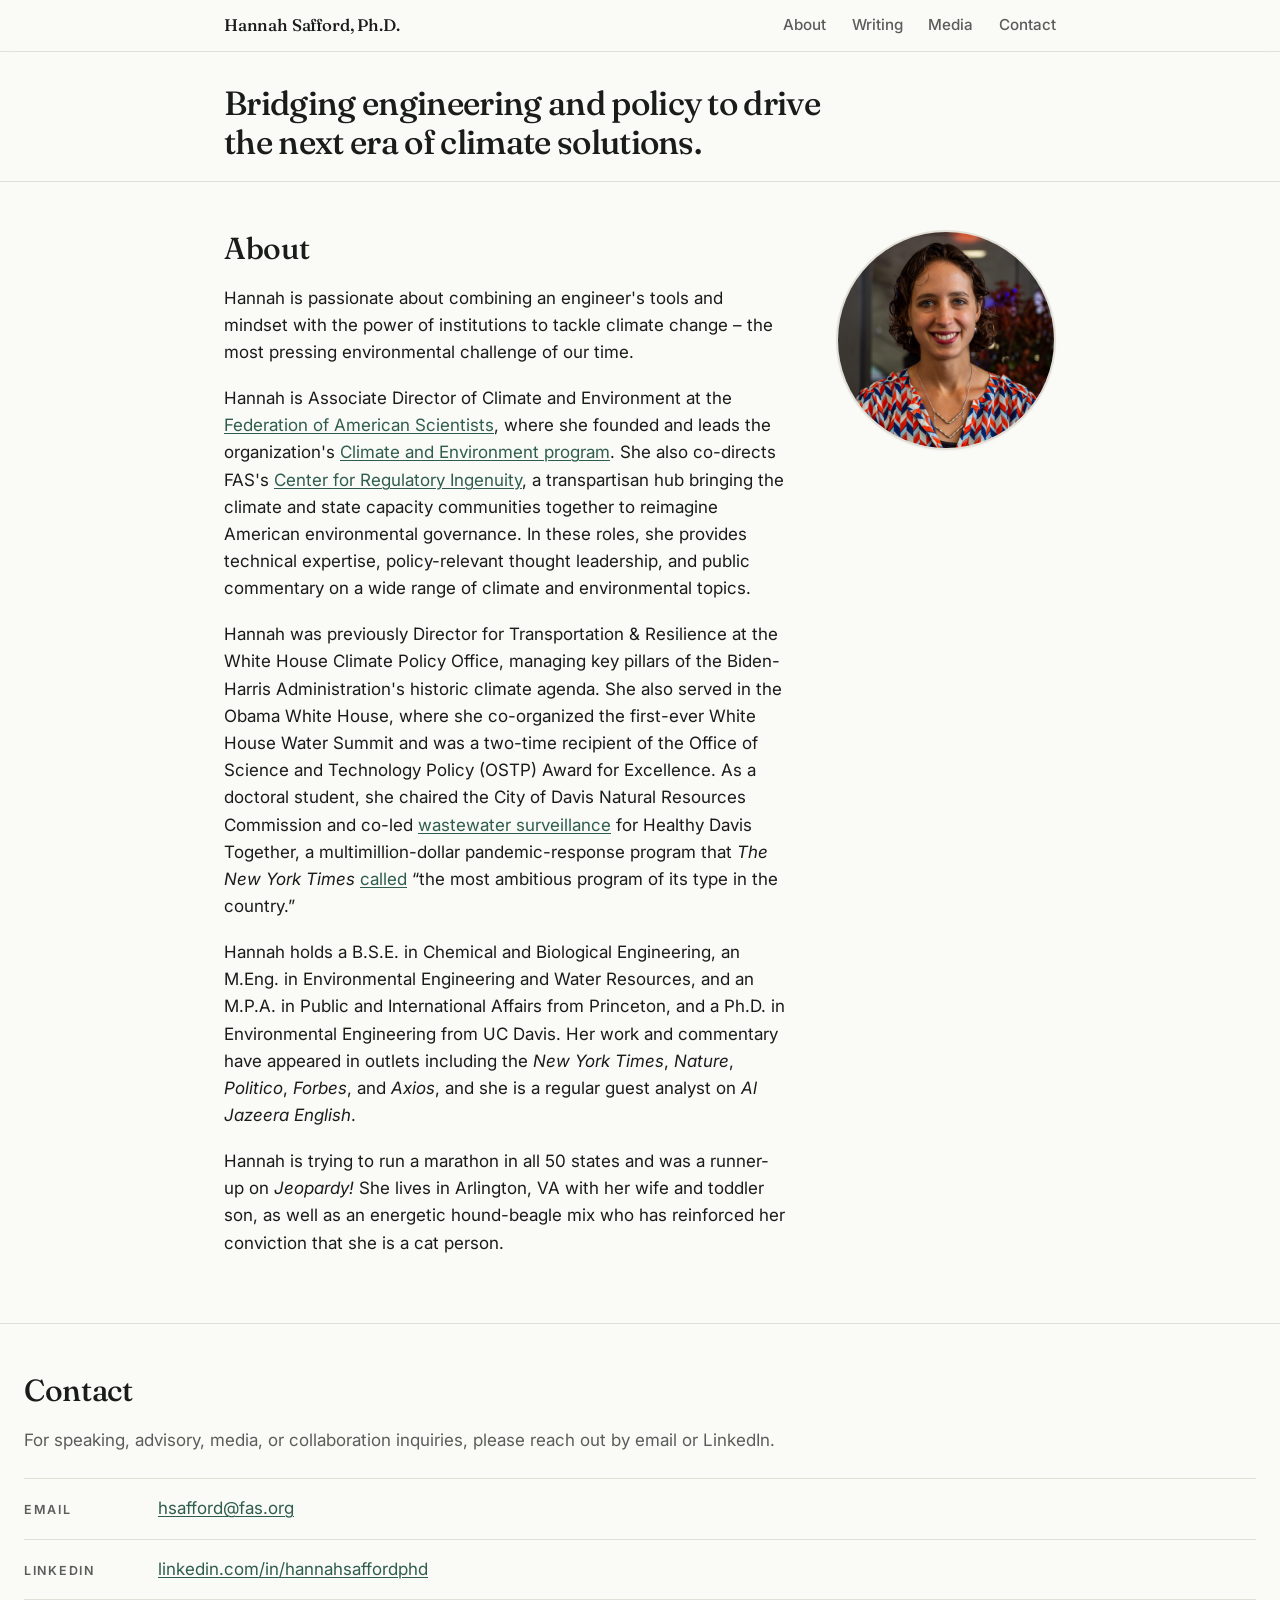
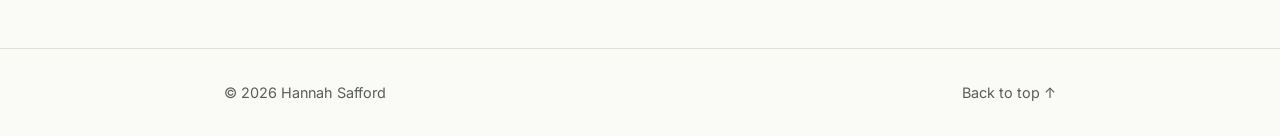
==== index.html @ 47ff1d4e "Initial commit: personal website" ====
<!DOCTYPE html>
<html lang="en">
<head>
  <meta charset="UTF-8" />
  <meta name="viewport" content="width=device-width, initial-scale=1.0" />
  <title>Hannah Safford, Ph.D. — Engineering & Policy for Climate Solutions</title>
  <meta name="description" content="Hannah Safford, Ph.D. — environmental engineer, two-time White House appointee, and climate-policy leader working at the nexus of engineering and policy to drive the next era of climate solutions." />

  <meta property="og:title" content="Hannah Safford, Ph.D." />
  <meta property="og:description" content="Working at the nexus of engineering and policy to drive the next era of climate solutions." />
  <meta property="og:type" content="website" />

  <link rel="preconnect" href="https://fonts.googleapis.com" />
  <link rel="preconnect" href="https://fonts.gstatic.com" crossorigin />
  <link href="https://fonts.googleapis.com/css2?family=Fraunces:opsz,wght@9..144,400;9..144,500;9..144,600&family=Inter:wght@400;500;600&display=swap" rel="stylesheet" />

  <link rel="stylesheet" href="styles.css" />
</head>
<body>

  <header class="site-header">
    <div class="container header-inner">
      <a href="index.html" class="brand">Hannah Safford, Ph.D.</a>
      <nav class="primary-nav" aria-label="Primary">
        <a href="index.html#about">About</a>
        <a href="writing.html">Writing</a>
        <a href="media.html">Media</a>
        <a href="index.html#contact">Contact</a>
      </nav>
    </div>
  </header>

  <main id="top">

    <section class="hero">
      <div class="container">
        <h1>Bridging engineering and policy to drive the next era of climate solutions.</h1>
      </div>
    </section>

    <section id="about" class="section">
      <div class="container about-grid">
        <div class="about-copy">
          <h2>About</h2>
          <p>
            Hannah is passionate about combining an engineer's tools and mindset with the power of
            institutions to tackle climate change &ndash; the most pressing environmental challenge
            of our time.
          </p>
          <p>
            Hannah is Associate Director of Climate and Environment at the
            <a href="https://fas.org" target="_blank" rel="noopener">Federation of American Scientists</a>,
            where she founded and leads the organization's
            <a href="https://fas.org/issue/climate-environment/" target="_blank" rel="noopener">Climate and Environment program</a>.
            She also co-directs FAS's
            <a href="https://fas.org/initiative/regulatory-ingenuity/" target="_blank" rel="noopener">Center for Regulatory Ingenuity</a>,
            a transpartisan hub bringing the climate and state capacity communities together to
            reimagine American environmental governance. In these roles, she provides technical
            expertise, policy-relevant thought leadership, and public commentary on a wide range
            of climate and environmental topics.
          </p>
          <p>
            Hannah was previously Director for Transportation &amp; Resilience at the White House
            Climate Policy Office, managing key pillars of the Biden-Harris Administration's
            historic climate agenda. She also served in the Obama White House, where she
            co-organized the first-ever White House Water Summit and was a two-time recipient of
            the Office of Science and Technology Policy (OSTP) Award for Excellence. As a doctoral
            student, she chaired the City of Davis Natural Resources Commission and co-led
            <a href="https://www.enn.com/articles/69667-wastewater-monitoring-for-public-health" target="_blank" rel="noopener">wastewater surveillance</a>
            for Healthy Davis Together, a multimillion-dollar pandemic-response program that
            <em>The New York Times</em>
            <a href="https://www.nytimes.com/2021/01/30/us/college-coronavirus-california.html" target="_blank" rel="noopener">called</a>
            &ldquo;the most ambitious program of its type in the country.&rdquo;
          </p>
          <p>
            Hannah holds a B.S.E. in Chemical and Biological Engineering, an M.Eng. in
            Environmental Engineering and Water Resources, and an M.P.A. in Public and
            International Affairs from Princeton, and a Ph.D. in Environmental Engineering from
            UC Davis. Her work and commentary have appeared in outlets including the
            <em>New York Times</em>, <em>Nature</em>, <em>Politico</em>, <em>Forbes</em>, and
            <em>Axios</em>, and she is a regular guest analyst on <em>Al Jazeera English</em>.
          </p>
          <p>
            Hannah is trying to run a marathon in all 50 states and was a runner-up on
            <em>Jeopardy!</em> She lives in Arlington, VA with her wife and toddler son, as well
            as an energetic hound-beagle mix who has reinforced her conviction that she is a cat
            person.
          </p>
        </div>

        <aside class="about-aside">
          <img src="assets/headshot.jpg" alt="Hannah Safford" class="headshot-frame" />
        </aside>
      </div>
    </section>

    <section id="contact" class="section">
      <div class="container contact-block">
        <h2>Contact</h2>
        <p class="section-intro">
          For speaking, advisory, media, or collaboration inquiries, please reach out by email or LinkedIn.
        </p>
        <ul class="contact-list">
          <li>
            <span class="contact-label">Email</span>
            <a href="mailto:hsafford@fas.org">hsafford@fas.org</a>
          </li>
          <li>
            <span class="contact-label">LinkedIn</span>
            <a href="https://www.linkedin.com/in/hannahsaffordphd/" target="_blank" rel="noopener">linkedin.com/in/hannahsaffordphd</a>
          </li>
        </ul>
      </div>
    </section>

  </main>

  <footer class="site-footer">
    <div class="container footer-inner">
      <span>&copy; <span id="year">2026</span> Hannah Safford</span>
      <a href="#top" class="back-to-top">Back to top &uarr;</a>
    </div>
  </footer>

  <script>
    document.getElementById('year').textContent = new Date().getFullYear();
  </script>

</body>
</html>
---- styles.css ----
/* ---------- Tokens ---------- */
:root {
  --bg: #fafaf6;
  --bg-alt: #f1efe8;
  --text: #1a1c1a;
  --text-muted: #5a5d59;
  --rule: #e2e0d6;
  --accent: #2e5d4f;
  --accent-hover: #1f4338;
  --max-width: 880px;
  --max-width-wide: 880px;
  --serif: "Fraunces", "Iowan Old Style", "Charter", Cambria, Georgia, serif;
  --sans: "Inter", -apple-system, BlinkMacSystemFont, "Segoe UI", Roboto, Helvetica, Arial, sans-serif;
}

/* ---------- Reset ---------- */
*, *::before, *::after { box-sizing: border-box; }
html { scroll-behavior: smooth; }
body {
  margin: 0;
  background: var(--bg);
  color: var(--text);
  font-family: var(--sans);
  font-size: 17px;
  line-height: 1.6;
  -webkit-font-smoothing: antialiased;
  -moz-osx-font-smoothing: grayscale;
}

img { max-width: 100%; display: block; }

a {
  color: var(--accent);
  text-decoration-thickness: 1px;
  text-underline-offset: 2px;
  transition: color 120ms ease;
}
a:hover { color: var(--accent-hover); }

h1, h2, h3 {
  font-family: var(--serif);
  font-weight: 500;
  letter-spacing: -0.01em;
  color: var(--text);
  margin: 0 0 0.6em;
}

h1 { font-size: clamp(2rem, 4.5vw, 3.1rem); line-height: 1.15; letter-spacing: -0.02em; }
h2 { font-size: clamp(1.5rem, 2.5vw, 1.9rem); line-height: 1.2; }

p { margin: 0 0 1.1em; }

/* ---------- Layout ---------- */
.container {
  width: 100%;
  max-width: var(--max-width);
  margin: 0 auto;
  padding: 0 1.5rem;
}

.section { padding: 3rem 0; border-top: 1px solid var(--rule); }
.section-alt { background: var(--bg-alt); }

/* ---------- Header / Nav ---------- */
.site-header {
  position: sticky;
  top: 0;
  z-index: 10;
  background: rgba(250, 250, 246, 0.85);
  backdrop-filter: saturate(140%) blur(8px);
  -webkit-backdrop-filter: saturate(140%) blur(8px);
  border-bottom: 1px solid var(--rule);
}
.header-inner {
  max-width: var(--max-width-wide);
  display: flex;
  align-items: center;
  justify-content: space-between;
  padding-top: 0.75rem;
  padding-bottom: 0.75rem;
  gap: 1rem;
}
.brand {
  font-family: var(--serif);
  font-weight: 500;
  font-size: 1.05rem;
  text-decoration: none;
  color: var(--text);
  letter-spacing: -0.01em;
}
.primary-nav {
  display: flex;
  gap: 1.6rem;
}
.primary-nav a {
  color: var(--text-muted);
  text-decoration: none;
  font-size: 0.95rem;
  font-weight: 500;
}
.primary-nav a:hover { color: var(--accent); }
.primary-nav a[aria-current="page"] {
  color: var(--text);
  border-bottom: 1.5px solid var(--accent);
  padding-bottom: 2px;
}

/* ---------- Hero ---------- */
.hero {
  padding: 2rem 0 1.25rem;
}
.hero h1 {
  font-size: clamp(1.5rem, 3vw, 2.1rem);
  max-width: 28ch;
  margin: 0;
}

/* Page header (Writing / Media pages) */
.page-header {
  padding: 2.5rem 0 1rem;
}
.page-header h1 {
  font-size: clamp(1.8rem, 3.4vw, 2.4rem);
  margin: 0 0 0.6rem;
}
.page-header .section-intro {
  margin-bottom: 0;
}

/* ---------- About ---------- */
.about-grid {
  max-width: var(--max-width-wide);
  display: grid;
  grid-template-columns: minmax(0, 1fr) 220px;
  gap: 3rem;
  align-items: start;
}
.about-copy { max-width: none; }
.meta-line {
  margin-top: 2rem;
  font-size: 0.92rem;
  color: var(--text-muted);
  border-top: 1px solid var(--rule);
  padding-top: 1.2rem;
}

.about-aside { position: sticky; top: 6rem; }
.headshot-frame {
  width: 100%;
  aspect-ratio: 1 / 1;
  background: var(--bg-alt);
  border: 2px solid var(--rule);
  border-radius: 50%;
  display: flex;
  align-items: center;
  justify-content: center;
  color: var(--text-muted);
  object-fit: cover;
  box-shadow: 0 1px 2px rgba(0, 0, 0, 0.04);
}
.headshot-placeholder {
  font-family: var(--serif);
  font-style: italic;
  font-size: 1rem;
  letter-spacing: 0.04em;
}

/* ---------- Writing ---------- */
.section-intro {
  color: var(--text-muted);
  margin-bottom: 1.5rem;
}

.writing-list {
  list-style: none;
  padding: 0;
  margin: 0;
  border-top: 1px solid var(--rule);
}
.writing-list li {
  padding: 1rem 0;
  border-bottom: 1px solid var(--rule);
  display: flex;
  flex-direction: column;
  gap: 0.3rem;
}
.writing-title {
  font-family: var(--serif);
  font-size: 1.15rem;
  font-weight: 500;
  color: var(--text);
  text-decoration: none;
  line-height: 1.35;
}
.writing-title:hover {
  color: var(--accent);
  text-decoration: underline;
  text-decoration-thickness: 1px;
  text-underline-offset: 3px;
}
.writing-venue {
  font-size: 0.92rem;
  color: var(--text-muted);
}

/* ---------- Contact ---------- */
.contact-block { max-width: none; }
.contact-list {
  list-style: none;
  padding: 0;
  margin: 1.5rem 0 0;
  border-top: 1px solid var(--rule);
}
.contact-list li {
  display: grid;
  grid-template-columns: 110px 1fr;
  gap: 1.5rem;
  align-items: baseline;
  padding: 1rem 0;
  border-bottom: 1px solid var(--rule);
}
.contact-label {
  font-size: 0.78rem;
  letter-spacing: 0.14em;
  text-transform: uppercase;
  color: var(--text-muted);
  font-weight: 600;
}

/* ---------- Footer ---------- */
.site-footer {
  border-top: 1px solid var(--rule);
  padding: 2rem 0;
  font-size: 0.9rem;
  color: var(--text-muted);
}
.footer-inner {
  max-width: var(--max-width-wide);
  display: flex;
  justify-content: space-between;
  align-items: center;
  gap: 1rem;
}
.back-to-top {
  text-decoration: none;
  color: var(--text-muted);
}
.back-to-top:hover { color: var(--accent); }

/* ---------- Responsive ---------- */
@media (max-width: 720px) {
  body { font-size: 16px; }

  .hero { padding: 2.25rem 0 1.5rem; }
  .section { padding: 3.5rem 0; }

  .header-inner {
    flex-direction: column;
    align-items: flex-start;
    gap: 0.6rem;
  }
  .primary-nav { gap: 1.2rem; }

  .about-grid {
    grid-template-columns: 1fr;
    gap: 1.5rem;
  }
  .about-copy { order: 2; }
  .about-aside {
    order: 1;
    position: static;
    max-width: 200px;
    margin: 0 auto;
  }

  .contact-list li {
    grid-template-columns: 1fr;
    gap: 0.2rem;
  }

  .footer-inner {
    flex-direction: column;
    align-items: flex-start;
  }
}

/* ---------- Reduced motion ---------- */
@media (prefers-reduced-motion: reduce) {
  html { scroll-behavior: auto; }
  * { transition: none !important; }
}
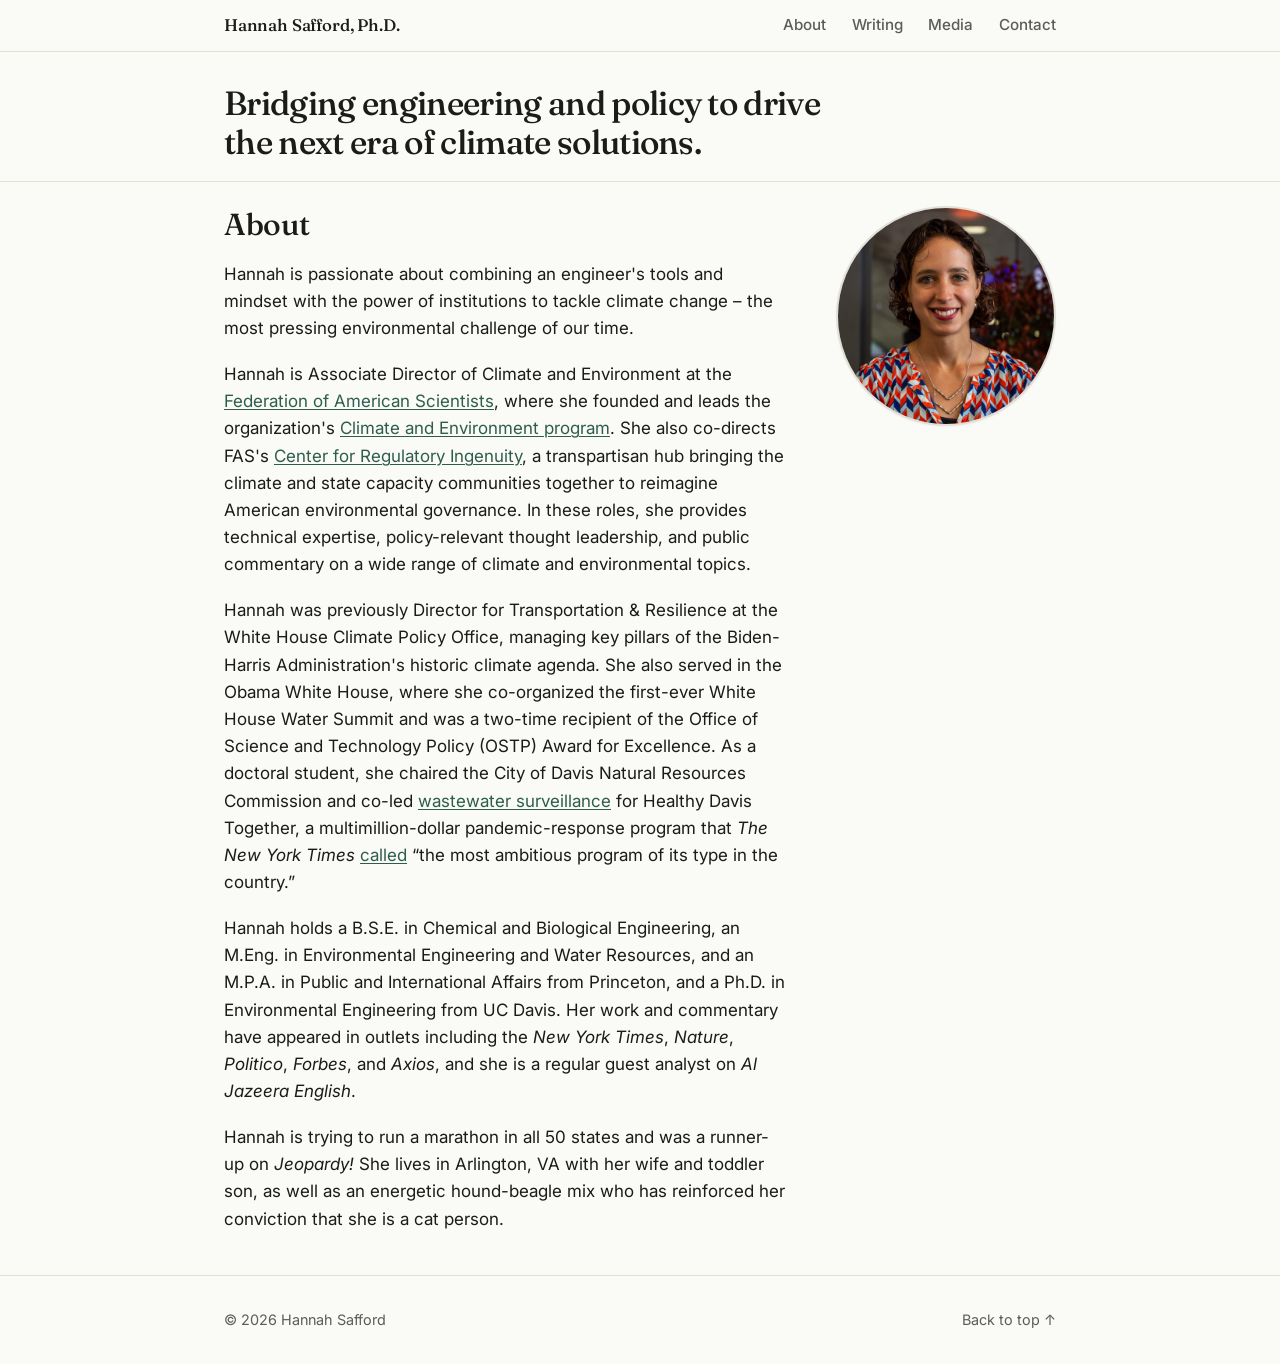
==== commit e20727ef: "Move contact to its own page, replace writing with publications, embed media link - contact.html rep" ====
--- a/index.html
+++ b/index.html
@@ -25,7 +25,7 @@
         <a href="index.html#about">About</a>
         <a href="writing.html">Writing</a>
         <a href="media.html">Media</a>
-        <a href="index.html#contact">Contact</a>
+        <a href="contact.html">Contact</a>
       </nav>
     </div>
   </header>
@@ -94,25 +94,6 @@
       </div>
     </section>
 
-    <section id="contact" class="section">
-      <div class="container contact-block">
-        <h2>Contact</h2>
-        <p class="section-intro">
-          For speaking, advisory, media, or collaboration inquiries, please reach out by email or LinkedIn.
-        </p>
-        <ul class="contact-list">
-          <li>
-            <span class="contact-label">Email</span>
-            <a href="mailto:hsafford@fas.org">hsafford@fas.org</a>
-          </li>
-          <li>
-            <span class="contact-label">LinkedIn</span>
-            <a href="https://www.linkedin.com/in/hannahsaffordphd/" target="_blank" rel="noopener">linkedin.com/in/hannahsaffordphd</a>
-          </li>
-        </ul>
-      </div>
-    </section>
-
   </main>
 
   <footer class="site-footer">
--- a/styles.css
+++ b/styles.css
@@ -58,7 +58,7 @@
   padding: 0 1.5rem;
 }
 
-.section { padding: 3rem 0; border-top: 1px solid var(--rule); }
+.section { padding: 1.5rem 0 1.5rem; border-top: 1px solid var(--rule); }
 .section-alt { background: var(--bg-alt); }
 
 /* ---------- Header / Nav ---------- */
@@ -115,18 +115,6 @@
   margin: 0;
 }
 
-/* Page header (Writing / Media pages) */
-.page-header {
-  padding: 2.5rem 0 1rem;
-}
-.page-header h1 {
-  font-size: clamp(1.8rem, 3.4vw, 2.4rem);
-  margin: 0 0 0.6rem;
-}
-.page-header .section-intro {
-  margin-bottom: 0;
-}
-
 /* ---------- About ---------- */
 .about-grid {
   max-width: var(--max-width-wide);
@@ -165,6 +153,88 @@
   letter-spacing: 0.04em;
 }
 
+/* ---------- Video link ---------- */
+.video-link {
+  position: relative;
+  display: block;
+  width: 66%;
+  aspect-ratio: 16 / 9;
+  margin: 0 auto 2rem;
+  background: var(--bg-alt);
+  border: 1px solid var(--rule);
+  overflow: hidden;
+  text-decoration: none;
+  transition: transform 180ms ease, box-shadow 180ms ease;
+}
+.video-link:hover {
+  transform: translateY(-1px);
+  box-shadow: 0 4px 14px rgba(0, 0, 0, 0.08);
+}
+.video-link img {
+  width: 100%;
+  height: 100%;
+  object-fit: cover;
+  display: block;
+}
+.video-link-play {
+  position: absolute;
+  top: 50%;
+  left: 50%;
+  transform: translate(-50%, -50%);
+  width: 64px;
+  height: 64px;
+  border-radius: 50%;
+  background: rgba(0, 0, 0, 0.7);
+  color: #fff;
+  font-size: 1.6rem;
+  display: flex;
+  align-items: center;
+  justify-content: center;
+  padding-left: 6px;
+  transition: background 180ms ease;
+}
+.video-link:hover .video-link-play {
+  background: var(--accent);
+}
+@media (max-width: 720px) {
+  .video-link { width: 100%; }
+}
+
+/* ---------- Collapsible ---------- */
+.collapsible + .collapsible { margin-top: 0.5rem; }
+.collapsible-heading {
+  font-family: var(--sans);
+  font-weight: 600;
+  font-size: 1.3rem;
+  line-height: 1.3;
+  letter-spacing: -0.005em;
+  color: var(--text);
+  cursor: pointer;
+  list-style: none;
+  padding: 0.4rem 0;
+  display: flex;
+  align-items: center;
+  gap: 0.6rem;
+}
+.collapsible-heading::-webkit-details-marker { display: none; }
+.collapsible-heading::before {
+  content: "";
+  display: inline-block;
+  width: 0;
+  height: 0;
+  border-left: 5px solid var(--text-muted);
+  border-top: 4px solid transparent;
+  border-bottom: 4px solid transparent;
+  transition: transform 180ms ease;
+  flex-shrink: 0;
+}
+.collapsible[open] > .collapsible-heading::before {
+  transform: rotate(90deg);
+}
+.collapsible-heading:hover { color: var(--accent); }
+.collapsible-heading:hover::before { border-left-color: var(--accent); }
+.collapsible[open] > .writing-list { margin-top: 0.5rem; }
+
 /* ---------- Writing ---------- */
 .section-intro {
   color: var(--text-muted);
@@ -175,7 +245,6 @@
   list-style: none;
   padding: 0;
   margin: 0;
-  border-top: 1px solid var(--rule);
 }
 .writing-list li {
   padding: 1rem 0;
@@ -184,13 +253,15 @@
   flex-direction: column;
   gap: 0.3rem;
 }
+.writing-list li:first-child { padding-top: 0; }
+.writing-list li:last-child { border-bottom: none; }
 .writing-title {
-  font-family: var(--serif);
-  font-size: 1.15rem;
+  font-family: var(--sans);
+  font-size: 1.05rem;
   font-weight: 500;
   color: var(--text);
   text-decoration: none;
-  line-height: 1.35;
+  line-height: 1.4;
 }
 .writing-title:hover {
   color: var(--accent);
@@ -204,7 +275,6 @@
 }
 
 /* ---------- Contact ---------- */
-.contact-block { max-width: none; }
 .contact-list {
   list-style: none;
   padding: 0;
@@ -252,7 +322,7 @@
   body { font-size: 16px; }
 
   .hero { padding: 2.25rem 0 1.5rem; }
-  .section { padding: 3.5rem 0; }
+  .section { padding: 1.25rem 0 1.25rem; }
 
   .header-inner {
     flex-direction: column;
